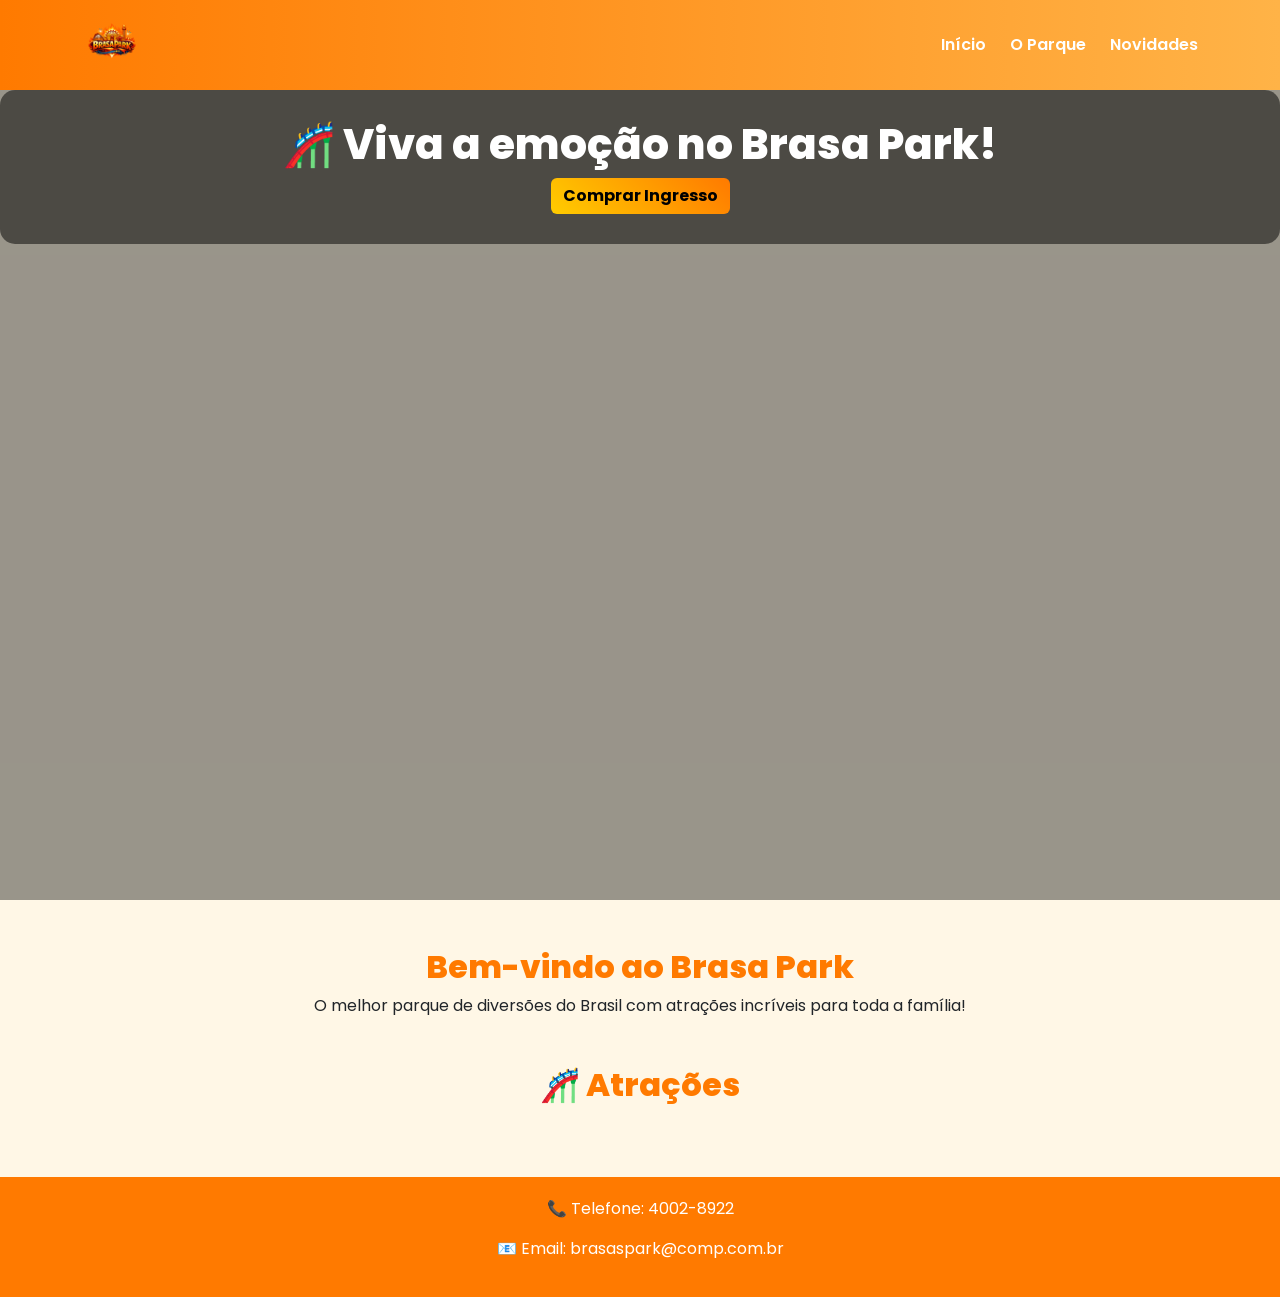
==== index.html @ 3c3cae77 "Rename funcionalidade1.html to index.html" ====
<!DOCTYPE html>
<html lang="pt-br">
<head>
  <meta charset="UTF-8">
  <meta name="viewport" content="width=device-width, initial-scale=1.0">
  <title>Brasa Park</title>

  <!-- Bootstrap -->
  <link href="https://cdn.jsdelivr.net/npm/bootstrap@5.3.3/dist/css/bootstrap.min.css" rel="stylesheet">

  <!-- Google Fonts -->
  <link href="https://fonts.googleapis.com/css2?family=Poppins:wght@300;600;800&display=swap" rel="stylesheet">

  <!-- CSS -->
  <link rel="stylesheet" href="style1.css">
</head>

<body>

<!-- NAVBAR -->
<nav class="navbar navbar-dark">
  <div class="container d-flex justify-content-between align-items-center">

    <!-- LOGO -->
    <img src="logo.png" class="logo" alt="Logo Brasa Park">

    <!-- MENU -->
    <div>
      <a class="nav-link-custom" href="#">Início</a>
      <a class="nav-link-custom" href="#">O Parque</a>
      <a class="nav-link-custom" href="#">Novidades</a>
    </div>

  </div>
</nav>

<!-- HERO COM VÍDEO -->
<section class="hero">

  <!-- ✅ VÍDEO LOCAL (MUDEI AQUI) -->
  <video autoplay muted loop playsinline class="video-bg">
    <source src="video.mp4" type="video/mp4">
  </video>

  <div class="hero-content">
    <h1>🎢 Viva a emoção no Brasa Park!</h1>
    <button class="btn btn-warning fw-bold" onclick="comprarIngresso()">
      Comprar Ingresso
    </button>
  </div>

</section>

<!-- SOBRE -->
<section class="container text-center my-5">
  <h2 class="titulo">Bem-vindo ao Brasa Park</h2>
  <p>O melhor parque de diversões do Brasil com atrações incríveis para toda a família!</p>
</section>

<!-- ATRAÇÕES -->
<section class="container my-5">
  <h2 class="titulo text-center mb-4">🎢 Atrações</h2>
  <div id="lista-atracoes" class="row"></div>
</section>

<!-- FOOTER -->
<footer>
  <p>📞 Telefone: 4002-8922</p>
  <p>📧 Email: brasaspark@comp.com.br</p>
</footer>

<!-- Bootstrap -->
<script src="https://cdn.jsdelivr.net/npm/bootstrap@5.3.3/dist/js/bootstrap.bundle.min.js"></script>

<!-- JS -->
<script src="js/main.js"></script>

<script>
function comprarIngresso() {
  alert("🎟️ Redirecionando para compra de ingressos...");
}
</script>

</body>
</html>
---- style1.css ----
/* RESET E BASE */
body {
  font-family: 'Poppins', sans-serif;
  margin: 0;
  background-color: #fff7e6;
}

/* NAVBAR */
.navbar {
  background: linear-gradient(90deg, #ff7a00, #ffb347);
  padding: 15px;
}

.logo {
  height: 60px;
}

.nav-link-custom {
  color: white;
  text-decoration: none;
  margin-left: 20px;
  font-weight: 600;
  transition: 0.3s;
}

.nav-link-custom:hover {
  opacity: 0.7;
}

/* HERO (VÍDEO) */
.hero {
  position: relative;
  height: 90vh;
  overflow: hidden;
}

/* VÍDEO DE FUNDO */
.video-bg {
  position: absolute;
  top: 0;
  left: 0;
  width: 100%;
  height: 100%;
  object-fit: cover;
  z-index: 1;
}

/* ESCURECER FUNDO (overlay profissional) */
.hero::after {
  content: "";
  position: absolute;
  top: 0;
  left: 0;
  width: 100%;
  height: 100%;
  background: rgba(0,0,0,0.4);
  z-index: 2;
}

/* CONTEÚDO DO HERO */
.hero-content {
  position: relative;
  z-index: 3;
  text-align: center;
  color: white;
  background: rgba(0,0,0,0.5);
  padding: 30px;
  border-radius: 15px;
}

.hero h1 {
  font-size: 42px;
  font-weight: 800;
}

/* TÍTULOS */
.titulo {
  color: #ff7a00;
  font-weight: 800;
}

/* BOTÃO */
.btn-warning {
  background: linear-gradient(45deg, #ffcc00, #ff7a00);
  border: none;
  color: black;
  transition: 0.3s;
}

.btn-warning:hover {
  transform: scale(1.05);
}

/* CARDS */
.card {
  border-radius: 15px;
  transition: 0.3s;
  border: none;
}

.card:hover {
  transform: translateY(-8px);
}

.card-title {
  color: #ff7a00;
  font-weight: 700;
}

/* FOOTER */
footer {
  background: #ff7a00;
  color: white;
  text-align: center;
  padding: 20px;
}
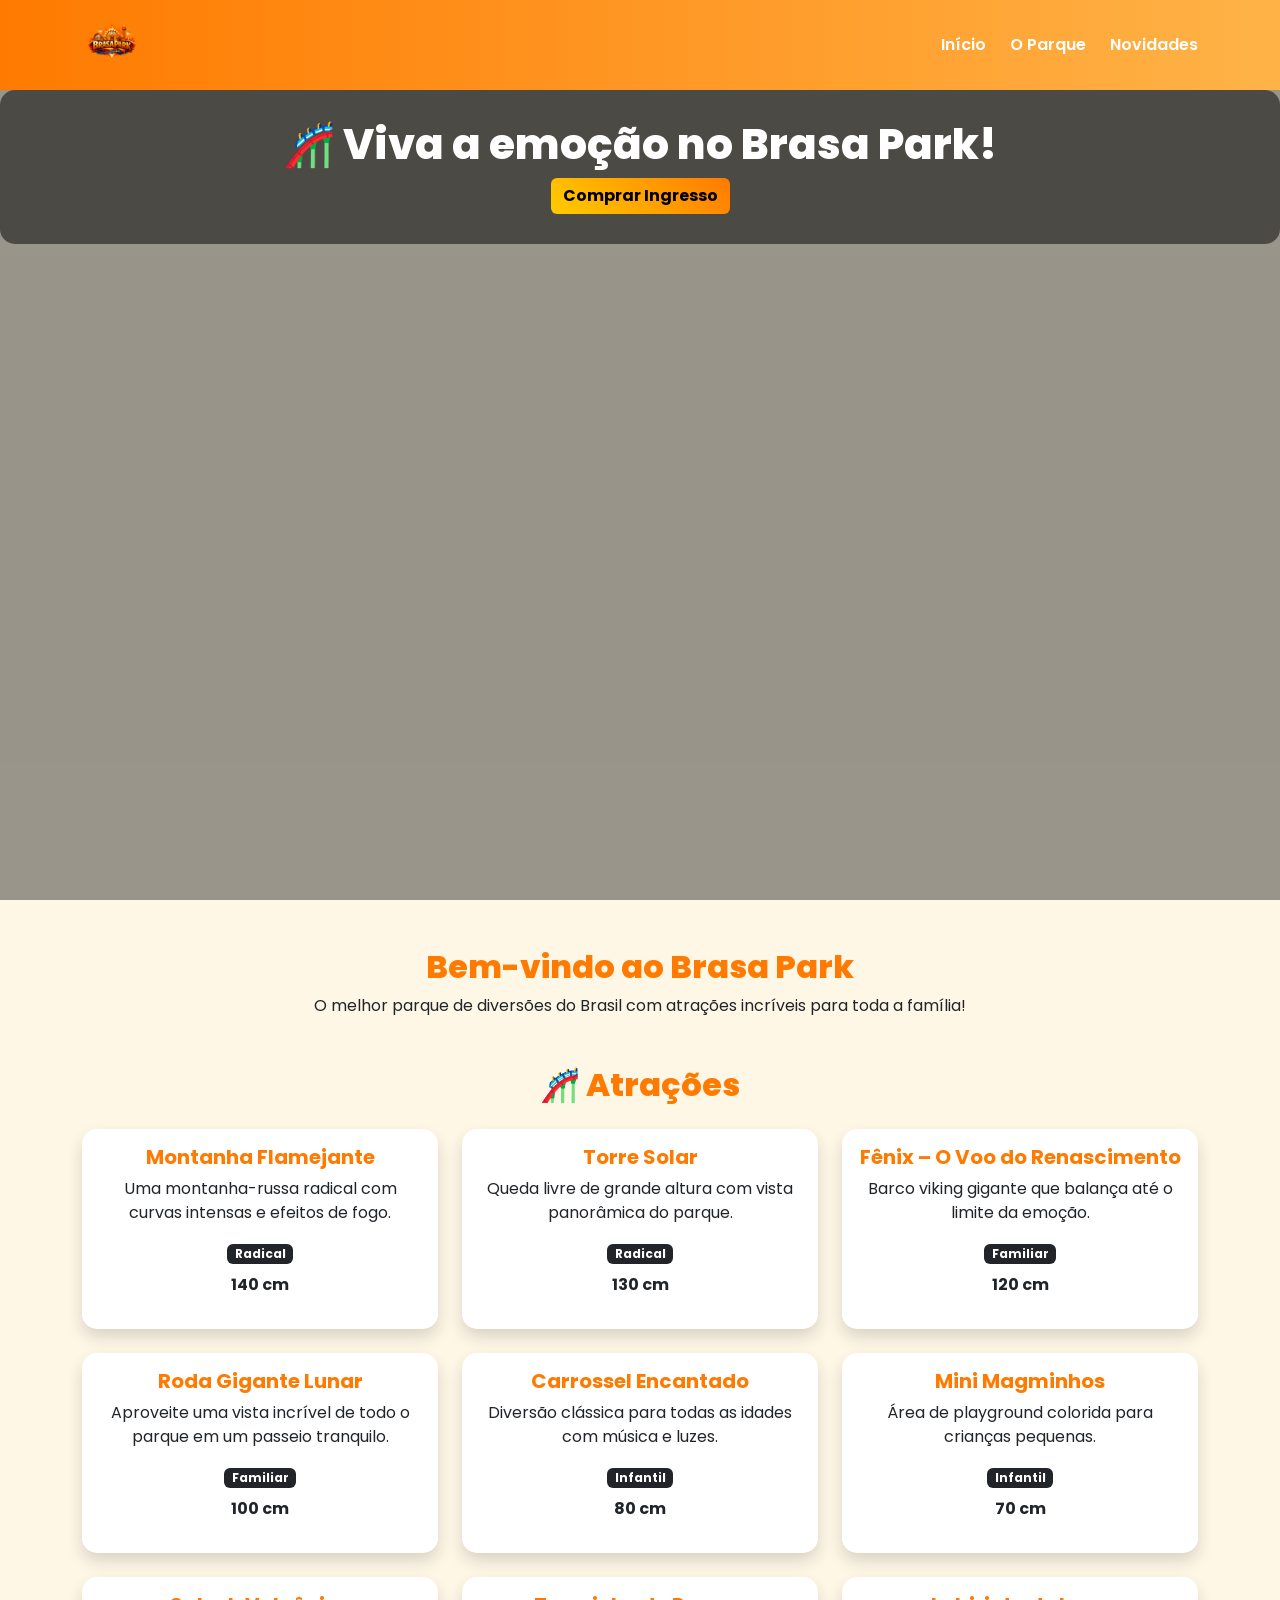
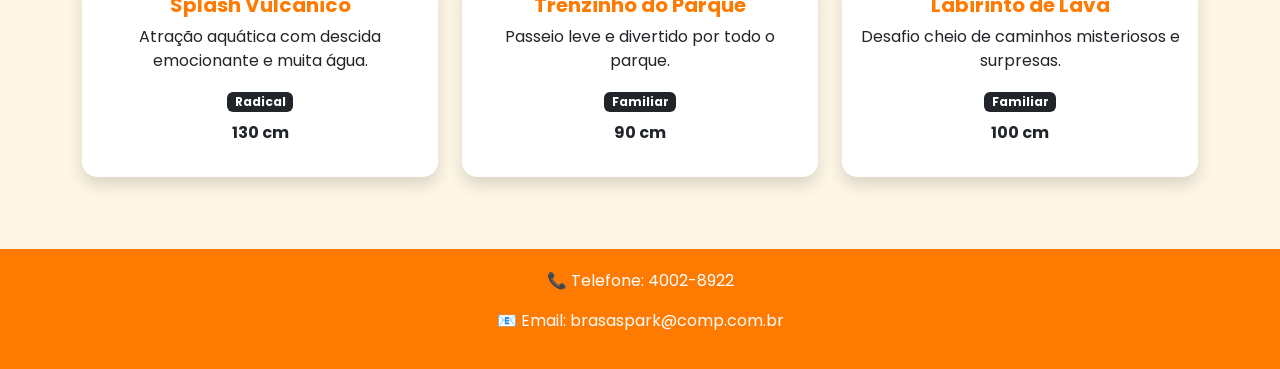
==== commit e2dd8132: "Update index.html" ====
--- a/index.html
+++ b/index.html
@@ -73,7 +73,7 @@
 <script src="https://cdn.jsdelivr.net/npm/bootstrap@5.3.3/dist/js/bootstrap.bundle.min.js"></script>
 
 <!-- JS -->
-<script src="js/main.js"></script>
+<script src="js/atracoes.js"></script>
 
 <script>
 function comprarIngresso() {
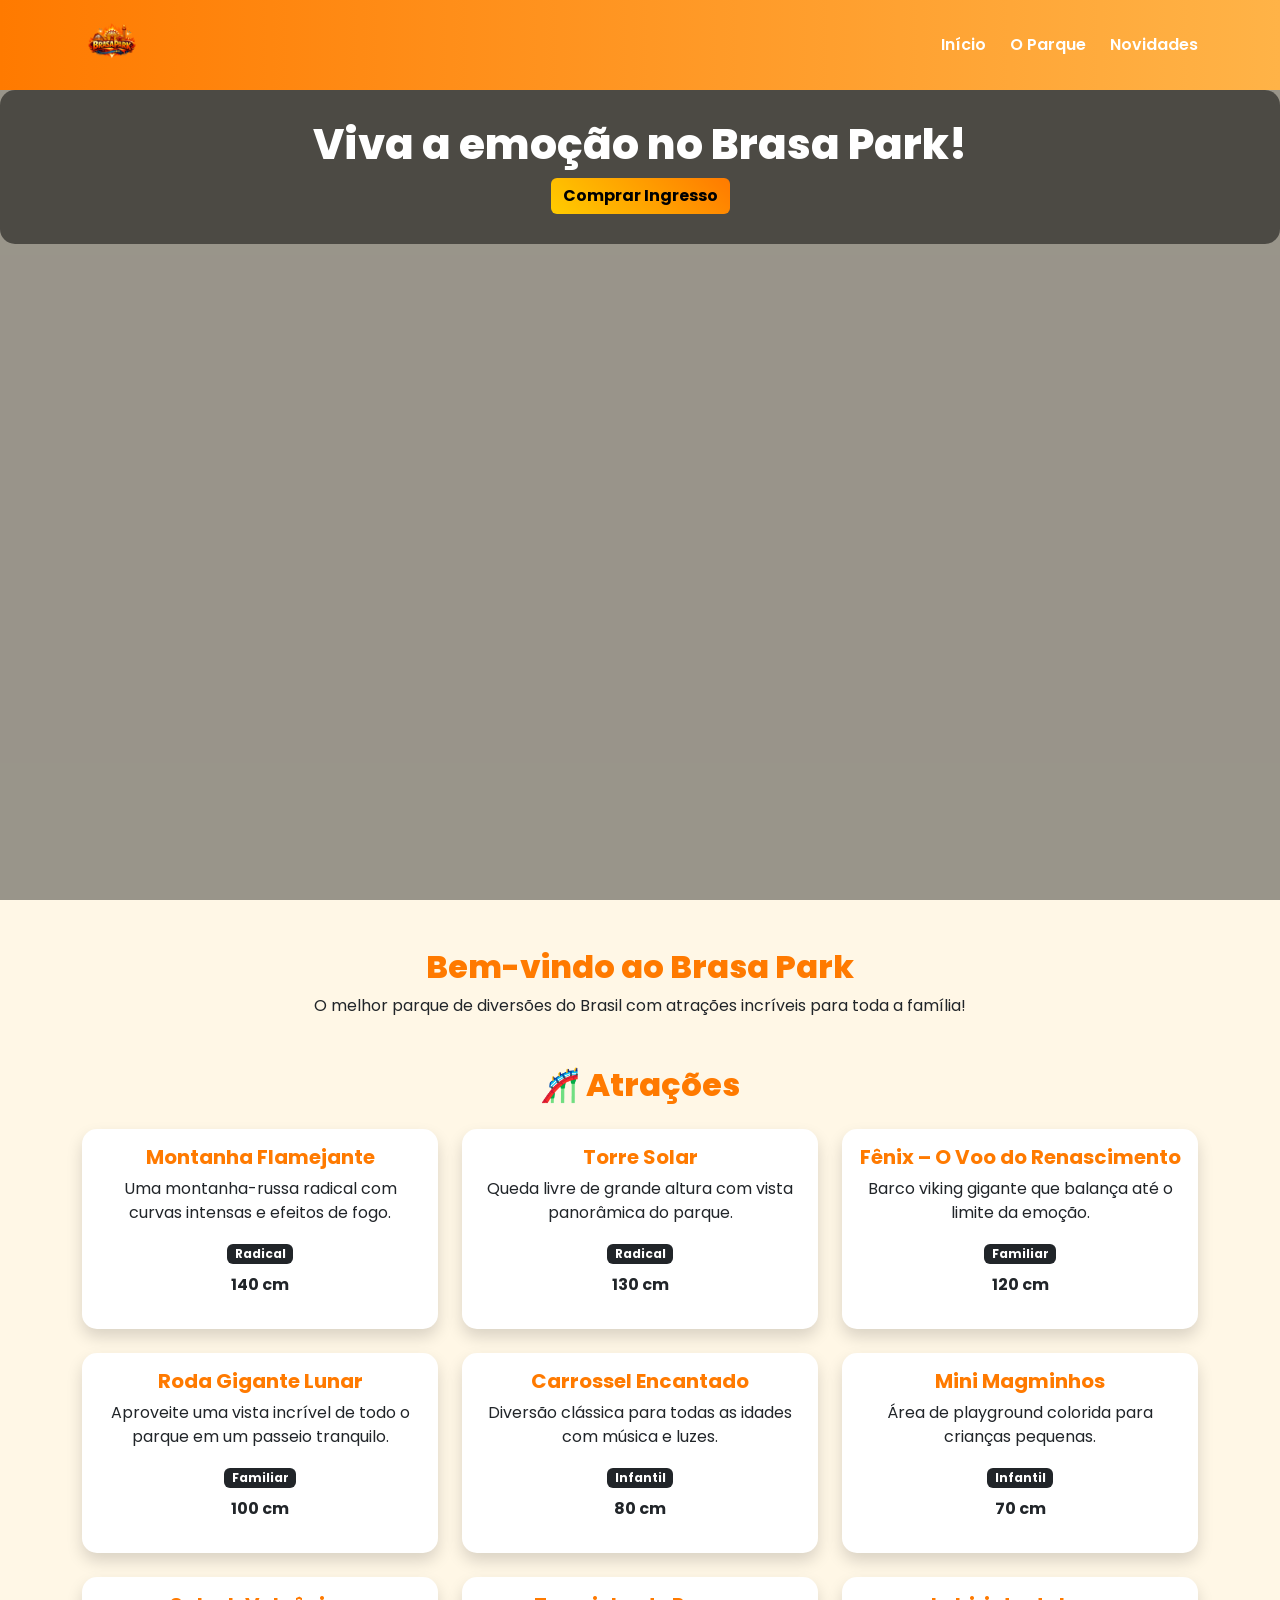
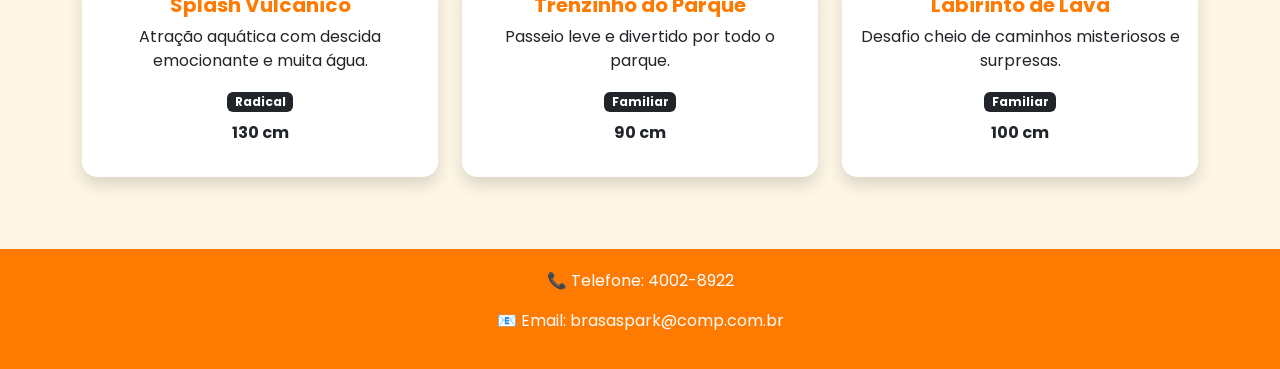
==== commit 8bae49a9: "Update index.html" ====
--- a/index.html
+++ b/index.html
@@ -43,7 +43,7 @@
   </video>
 
   <div class="hero-content">
-    <h1>🎢 Viva a emoção no Brasa Park!</h1>
+    <h1> Viva a emoção no Brasa Park!</h1>
     <button class="btn btn-warning fw-bold" onclick="comprarIngresso()">
       Comprar Ingresso
     </button>
